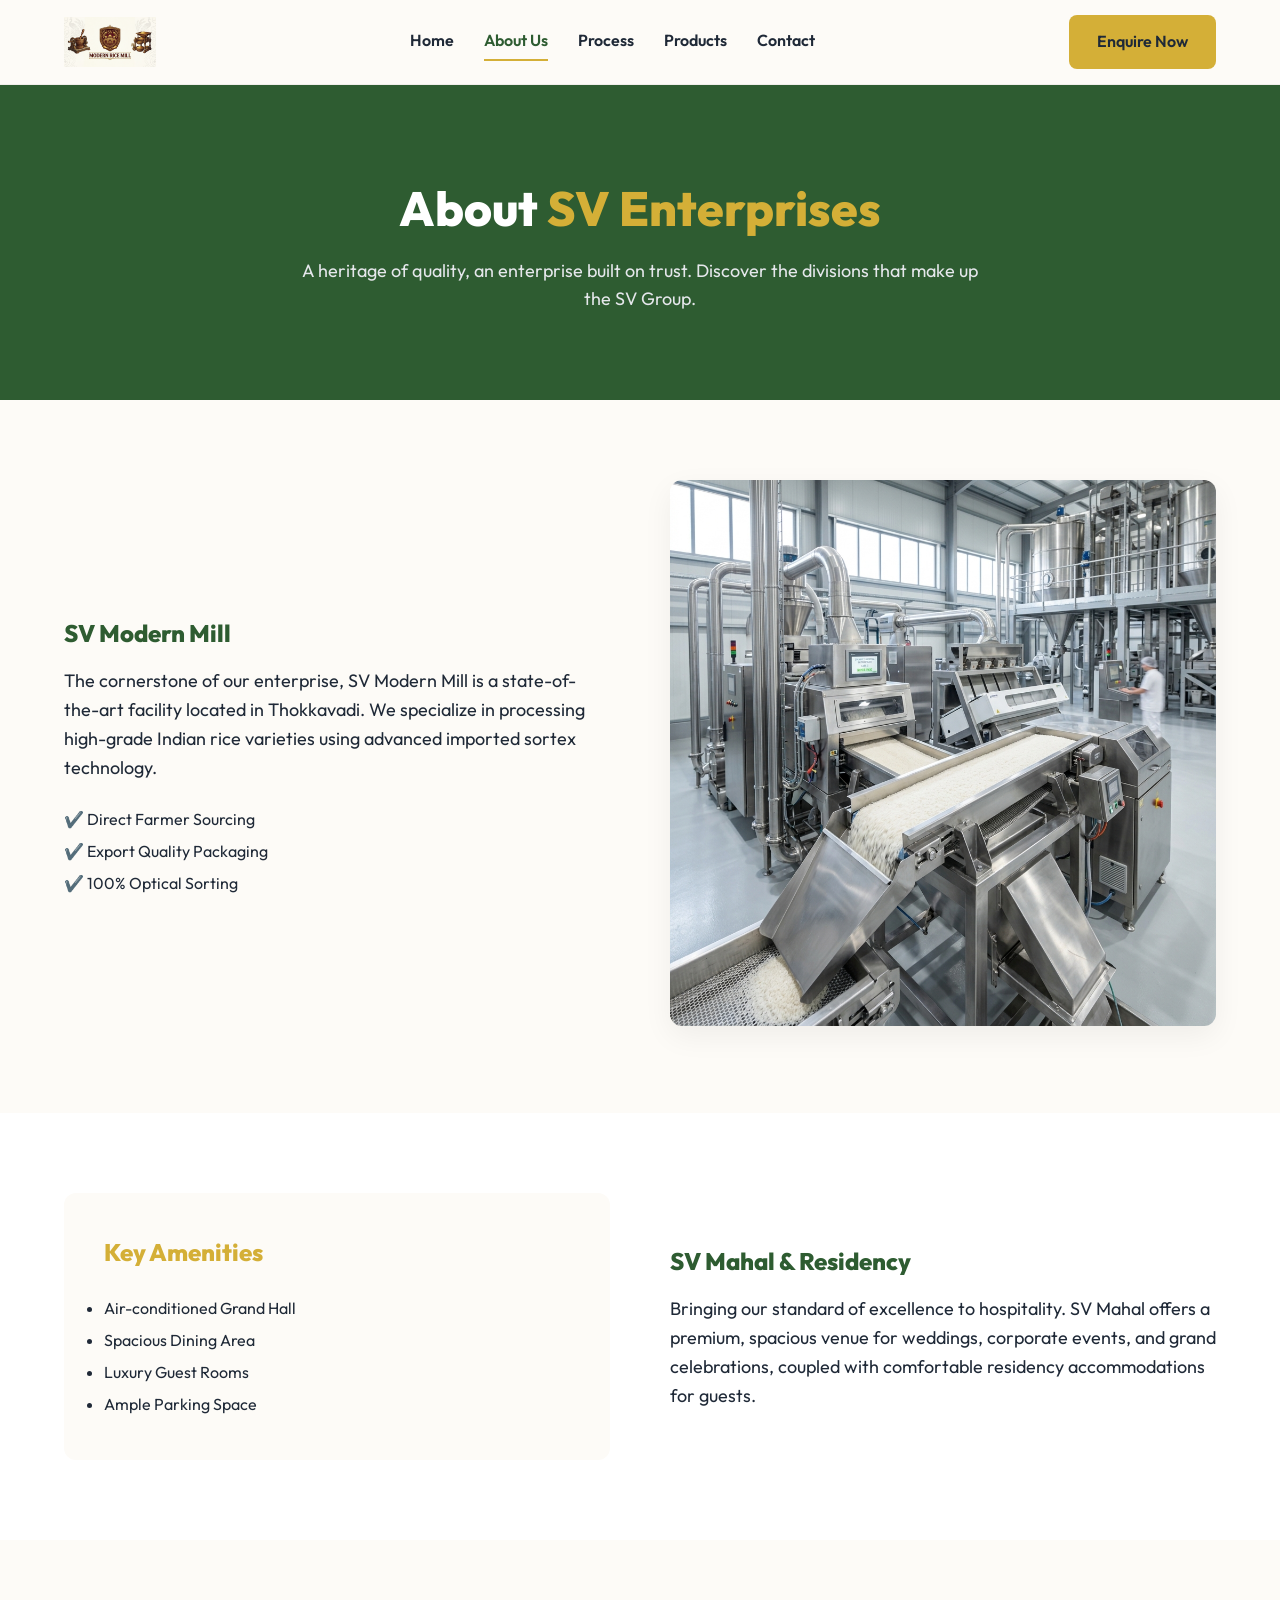
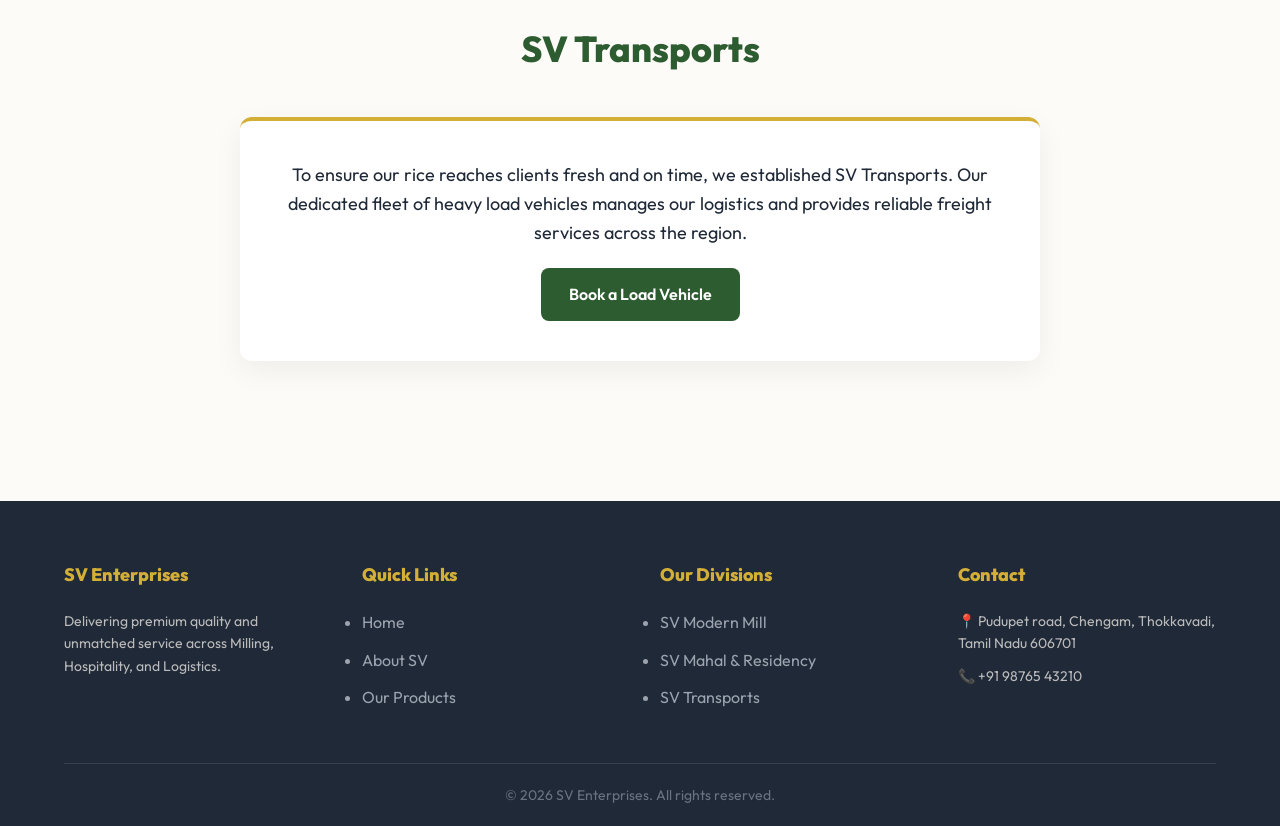
==== about.html @ 2480a5a7 "Add SV-Mill website source code and assets" ====
<!DOCTYPE html>
<html lang="en">
<head>
    <meta charset="UTF-8">
    <meta name="viewport" content="width=device-width, initial-scale=1.0">
    <title>About Us - SV Enterprises</title>
    <link rel="stylesheet" href="style.css">
    <link href="https://fonts.googleapis.com/css2?family=Outfit:wght@300;400;600;800&display=swap" rel="stylesheet">
</head>
<body>
    <header class="navbar">
        <a href="index.html" class="logo"><img src="./images/logo.png" alt="SV Enterprises" class="logo-img"></a>
        <nav class="nav-links">
            <a href="index.html">Home</a><a href="about.html">About Us</a><a href="process.html">Process</a><a href="products.html">Products</a><a href="contact.html">Contact</a>
        </nav>
        <div class="nav-actions"><a href="contact.html" class="btn btn-secondary">Enquire Now</a></div>
    </header>

    <section class="page-hero">
        <h1 class="animate-on-scroll">About <span>SV Enterprises</span></h1>
        <p class="animate-on-scroll">A heritage of quality, an enterprise built on trust. Discover the divisions that make up the SV Group.</p>
    </section>

    <section>
        <div class="grid-2">
            <div class="animate-on-scroll">
                <h2>SV Modern Mill</h2>
                <p style="font-size: 18px; margin-top: 15px; margin-bottom: 20px;">The cornerstone of our enterprise, SV Modern Mill is a state-of-the-art facility located in Thokkavadi. We specialize in processing high-grade Indian rice varieties using advanced imported sortex technology.</p>
                <ul style="list-style: none; line-height: 2;">
                    <li>✔️ Direct Farmer Sourcing</li>
                    <li>✔️ Export Quality Packaging</li>
                    <li>✔️ 100% Optical Sorting</li>
                </ul>
            </div>
            <div class="animate-on-scroll">
                <img src="./images/about-us.jpg" style="width: 100%; border-radius: var(--border-radius); box-shadow: var(--shadow);" alt="Rice Mill">
            </div>
        </div>
    </section>

    <section style="background: var(--white);">
        <div class="grid-2" style="direction: rtl;">
            <div class="animate-on-scroll" style="direction: ltr;">
                <h2>SV Mahal & Residency</h2>
                <p style="font-size: 18px; margin-top: 15px;">Bringing our standard of excellence to hospitality. SV Mahal offers a premium, spacious venue for weddings, corporate events, and grand celebrations, coupled with comfortable residency accommodations for guests.</p>
            </div>
            <div class="animate-on-scroll" style="direction: ltr; padding: 40px; background: var(--bg-color); border-radius: var(--border-radius);">
                <h3 style="color: var(--secondary-color); font-size: 24px;">Key Amenities</h3>
                <ul style="margin-top: 20px; line-height: 2;">
                    <li>Air-conditioned Grand Hall</li>
                    <li>Spacious Dining Area</li>
                    <li>Luxury Guest Rooms</li>
                    <li>Ample Parking Space</li>
                </ul>
            </div>
        </div>
    </section>

    <section>
        <div class="section-header center animate-on-scroll">
            <h2>SV Transports</h2>
        </div>
        <div class="card-featured animate-on-scroll" style="max-width: 800px; margin: 0 auto; text-align: center;">
            <p style="font-size: 18px; margin-bottom: 20px;">To ensure our rice reaches clients fresh and on time, we established SV Transports. Our dedicated fleet of heavy load vehicles manages our logistics and provides reliable freight services across the region.</p>
            <a href="contact.html" class="btn btn-primary">Book a Load Vehicle</a>
        </div>
    </section>

    <footer>
        <div class="footer-container">
            <div>
                <h3>SV Enterprises</h3>
                <p style="color: #bbb; font-size: 14px;">Delivering premium quality and unmatched service across Milling, Hospitality, and Logistics.</p>
            </div>
            <div class="footer-links">
                <h3>Quick Links</h3>
                <ul><li><a href="index.html">Home</a></li><li><a href="about.html">About SV</a></li><li><a href="products.html">Our Products</a></li></ul>
            </div>
            <div class="footer-links">
                <h3>Our Divisions</h3>
                <ul><li>SV Modern Mill</li><li>SV Mahal & Residency</li><li>SV Transports</li></ul>
            </div>
            <div>
                <h3>Contact</h3>
                <p style="color: #bbb; font-size: 14px; margin-bottom: 10px;">📍 Pudupet road, Chengam, Thokkavadi, Tamil Nadu 606701</p>
                <p style="color: #bbb; font-size: 14px;">📞 +91 98765 43210</p>
            </div>
        </div>
        <div class="footer-bottom"><p>&copy; 2026 SV Enterprises. All rights reserved.</p></div>
    </footer>
    <script src="main.js"></script>
</body>
</html>
---- style.css ----
:root {
    --primary-color: #2E5C31; /* Earthy Green */
    --primary-hover: #1A3C1C;
    --secondary-color: #D4AF37; /* Gold */
    --bg-color: #FDFBF7; /* Warm White */
    --text-dark: #1F2937;
    --text-muted: #6B7280;
    --white: #FFFFFF;
    --border-color: #E5E7EB;
    --shadow: 0 10px 30px rgba(0,0,0,0.06);
    --border-radius: 12px;
    --transition: all 0.3s ease;
}

* { margin: 0; padding: 0; box-sizing: border-box; }
body { font-family: 'Outfit', sans-serif; background-color: var(--bg-color); color: var(--text-dark); line-height: 1.6; overflow-x: hidden; }
h1, h2, h3 { font-weight: 800; color: var(--primary-color); }
a { text-decoration: none; color: inherit; transition: var(--transition); }

/* Buttons */
.btn {
    padding: 14px 28px;
    border-radius: 8px;
    font-weight: 600;
    cursor: pointer;
    border: none;
    transition: var(--transition);
    display: inline-flex;
    align-items: center;
    justify-content: center;
    gap: 8px;
    position: relative;
    overflow: hidden;
}
.btn::after {
    content: ''; position: absolute; top: 50%; left: 50%; width: 0; height: 0;
    background: rgba(255, 255, 255, 0.2); border-radius: 50%; transform: translate(-50%, -50%);
    transition: width 0.6s ease, height 0.6s ease;
}
.btn:hover::after { width: 300px; height: 300px; }
.btn-primary { background: var(--primary-color); color: var(--white); }
.btn-primary:hover { background: var(--primary-hover); transform: translateY(-2px); }
.btn-secondary { background: var(--secondary-color); color: var(--text-dark); }
.btn-whatsapp { background: #25D366; color: white; width: 100%; }
.btn-whatsapp:hover { background: #128C7E; }

/* Navbar - Glassmorphism */
.navbar {
    display: flex; justify-content: space-between; align-items: center;
    padding: 15px 5%; position: sticky; top: 0; z-index: 100;
    background: rgba(253, 251, 247, 0.85);
    backdrop-filter: blur(10px); -webkit-backdrop-filter: blur(10px);
    border-bottom: 1px solid rgba(0,0,0,0.05);
}
.logo { display: flex; align-items: center; font-size: 24px; font-weight: 800; color: var(--primary-color); }
.logo-img { height: 50px; width: auto; object-fit: contain; }
.nav-links { display: flex; gap: 30px; }
.nav-links a { font-weight: 600; color: var(--text-dark); padding: 5px 0; }
.nav-links a:hover, .nav-links a.active { color: var(--primary-color); border-bottom: 2px solid var(--secondary-color); }

/* Common Layouts */
section { padding: 80px 5%; }
.section-header { display: flex; justify-content: space-between; align-items: center; margin-bottom: 40px; }
.section-header.center { justify-content: center; text-align: center; }
.section-header h2 { font-size: 36px; }

/* Hero */
.hero { display: flex; align-items: center; min-height: 85vh; background: linear-gradient(135deg, #f0f7f1 0%, #ffffff 100%); position: relative; }
.hero-content { flex: 1; max-width: 600px; z-index: 2; }
.hero h1 { font-size: 64px; line-height: 1.1; margin: 20px 0; color: var(--text-dark); }
.hero h1 span { color: var(--primary-color); }
.hero-stats { display: flex; gap: 40px; margin: 40px 0; }
.hero-image { flex: 1; position: relative; display: flex; justify-content: center; z-index: 1; }
.hero-image img { max-width: 100%; border-radius: var(--border-radius); box-shadow: var(--shadow); }

/* Subpage Hero */
.page-hero {
    min-height: 35vh;
    display: flex;
    flex-direction: column;
    justify-content: center;
    align-items: center;
    text-align: center;
    background: var(--primary-color);
    color: var(--white);
    padding: 60px 5%;
}
.page-hero h1 { font-size: 48px; color: var(--white); margin-bottom: 10px; }
.page-hero h1 span { color: var(--secondary-color); }
.page-hero p { font-size: 18px; max-width: 700px; margin: 0 auto; color: #e5e7eb; line-height: 1.6; }

/* Product Grid & Filters */
.filters { display: flex; gap: 15px; margin-bottom: 30px; justify-content: center; flex-wrap: wrap; }
.filter-btn { padding: 8px 20px; border-radius: 20px; border: 1px solid var(--border-color); background: var(--white); cursor: pointer; transition: var(--transition); font-weight: 600; }
.filter-btn:hover, .filter-btn.active { background: var(--primary-color); color: var(--white); border-color: var(--primary-color); }

.product-grid { display: grid; grid-template-columns: repeat(auto-fill, minmax(280px, 1fr)); gap: 30px; }
.product-card { background: var(--white); border-radius: var(--border-radius); padding: 20px; box-shadow: var(--shadow); border: 1px solid var(--border-color); transition: var(--transition); }
.product-card:hover { transform: translateY(-8px); box-shadow: 0 20px 40px rgba(0,0,0,0.08); border-color: var(--secondary-color); }
.product-img { width: 100%; height: 250px; object-fit: cover; border-radius: 8px; margin-bottom: 20px; background: #f4f4f4; }
.product-category { font-size: 12px; color: var(--secondary-color); text-transform: uppercase; font-weight: 800; letter-spacing: 1px; }
.product-title { font-size: 18px; margin: 8px 0; color: var(--text-dark); }
.product-price { font-size: 22px; font-weight: 800; color: var(--primary-color); margin-bottom: 20px; }

/* Marquee */
.marquee-container {
    background: var(--secondary-color);
    color: var(--text-dark);
    padding: 10px 0;
    overflow: hidden;
    white-space: nowrap;
    font-weight: 600;
}
.marquee-content {
    display: inline-block;
    animation: marquee 20s linear infinite;
}
@keyframes marquee {
    0% { transform: translateX(100vw); }
    100% { transform: translateX(-100%); }
}

/* Interactive Grid */
.interactive-grid {
    display: grid;
    grid-template-columns: repeat(auto-fit, minmax(250px, 1fr));
    gap: 30px;
}
.feature-box {
    background: var(--white);
    padding: 40px 20px;
    border-radius: var(--border-radius);
    text-align: center;
    box-shadow: var(--shadow);
    border-bottom: 4px solid transparent;
    transition: all 0.4s ease;
    cursor: default;
}
.feature-box:hover {
    transform: translateY(-10px);
    border-bottom: 4px solid var(--primary-color);
    box-shadow: 0 20px 40px rgba(0,0,0,0.1);
}
.feature-box .icon {
    font-size: 50px;
    margin-bottom: 20px;
    transition: transform 0.4s ease;
}
.feature-box:hover .icon {
    transform: scale(1.2) rotate(5deg);
}

/* Magazine/Grid Layouts */
.grid-2 { display: grid; grid-template-columns: 1fr 1fr; gap: 60px; align-items: center; }
.card-featured { background: var(--white); padding: 40px; border-radius: var(--border-radius); box-shadow: var(--shadow); border-top: 4px solid var(--secondary-color); }

/* Process Timeline */
.timeline { position: relative; max-width: 800px; margin: 0 auto; }
.timeline::after { content: ''; position: absolute; width: 4px; background: var(--border-color); top: 0; bottom: 0; left: 50%; margin-left: -2px; }
.timeline-item { padding: 10px 40px; position: relative; width: 50%; }
.timeline-item::after { content: ''; position: absolute; width: 20px; height: 20px; background: var(--secondary-color); border: 4px solid var(--white); border-radius: 50%; top: 15px; right: -14px; z-index: 1; }
.left { left: 0; text-align: right; }
.right { left: 50%; }
.right::after { left: -14px; }
.timeline-content { padding: 20px; background: var(--white); border-radius: var(--border-radius); box-shadow: var(--shadow); border-left: 4px solid var(--primary-color); }

/* Forms & Contact */
.contact-container { display: grid; grid-template-columns: 1fr 1.5fr; gap: 60px; }
.form-control { width: 100%; padding: 15px; margin-bottom: 20px; border: 1px solid var(--border-color); border-radius: 8px; font-family: inherit; font-size: 16px; background: var(--bg-color); }
.form-control:focus { outline: none; border-color: var(--primary-color); background: var(--white); }

/* Footer */
footer { background: #1F2937; color: white; padding: 60px 5% 20px; margin-top: 60px; }
.footer-container { display: grid; grid-template-columns: repeat(auto-fit, minmax(220px, 1fr)); gap: 40px; margin-bottom: 40px; }
.footer-container h3 { color: var(--secondary-color); font-size: 18px; margin-bottom: 20px; }
.footer-links li { margin-bottom: 12px; color: #9CA3AF; }
.footer-links a:hover { color: var(--secondary-color); padding-left: 5px; }
.footer-bottom { text-align: center; border-top: 1px solid #374151; padding-top: 20px; color: #6B7280; font-size: 14px; }

/* Utilities */
.animate-on-scroll { opacity: 0; transform: translateY(30px); transition: opacity 0.8s ease-out, transform 0.8s ease-out; }
.animate-on-scroll.visible { opacity: 1; transform: translateY(0); }

@media (max-width: 768px) {
    .grid-2, .contact-container, .hero { grid-template-columns: 1fr; flex-direction: column; }
    .timeline::after { left: 31px; }
    .timeline-item { width: 100%; padding-left: 70px; padding-right: 25px; text-align: left; }
    .left::after, .right::after { left: 21px; }
    .right { left: 0; }
}
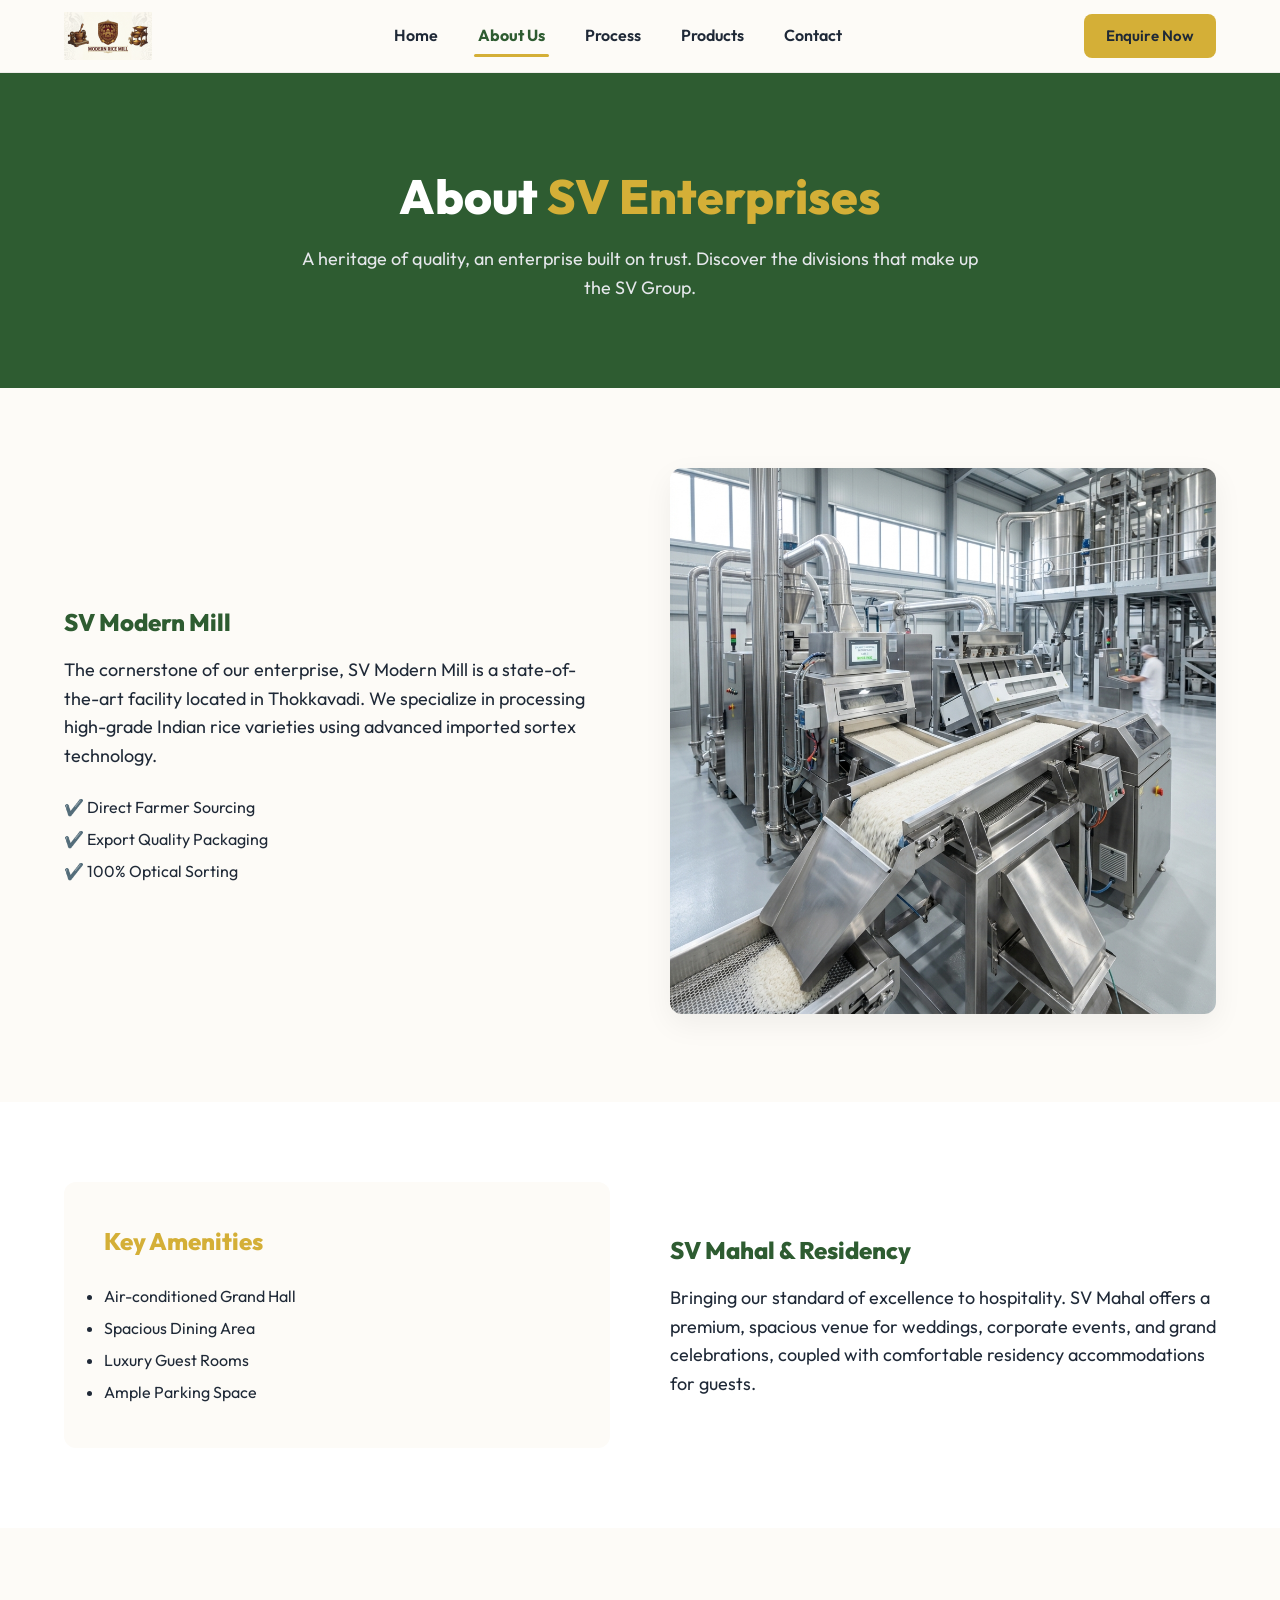
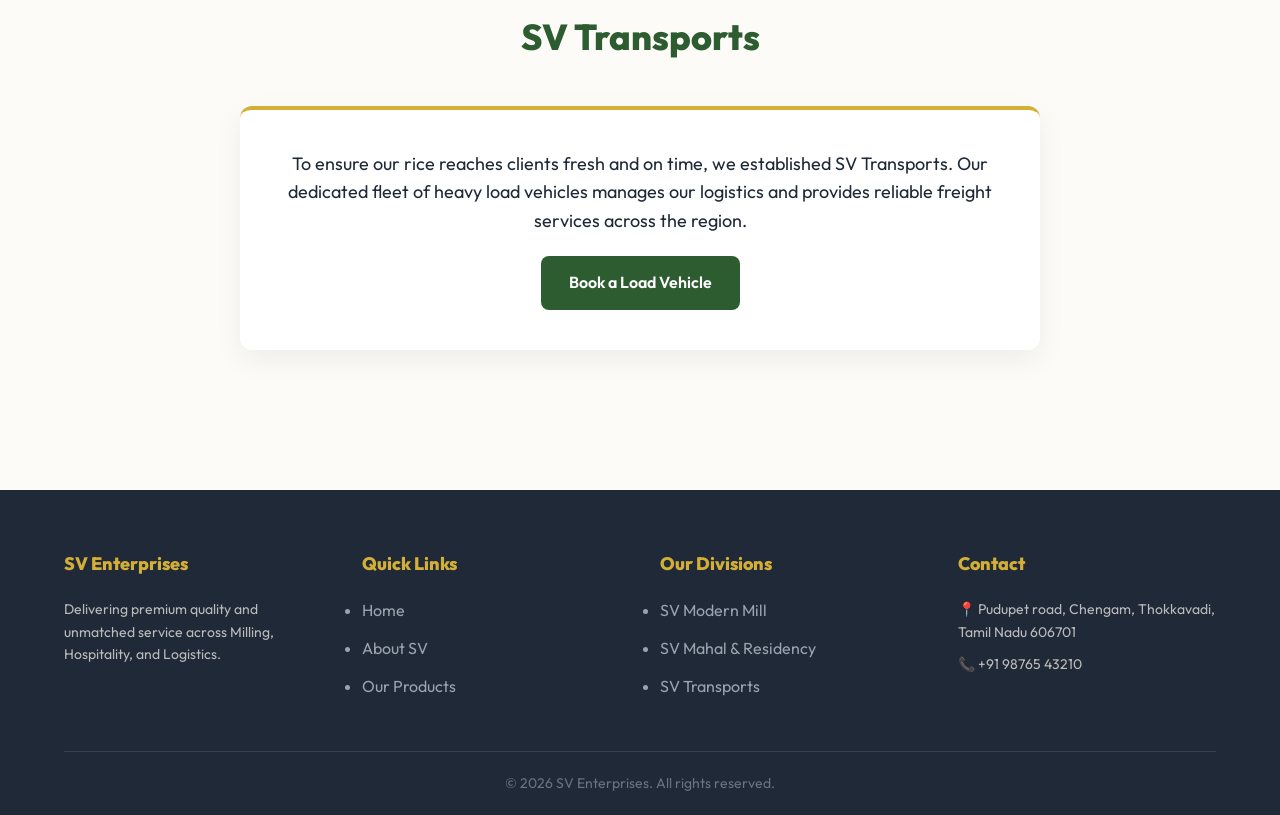
==== commit 8c11ed01: "Make navigation bar fully responsive from mobile to desktop" ====
--- a/about.html
+++ b/about.html
@@ -8,12 +8,48 @@
     <link href="https://fonts.googleapis.com/css2?family=Outfit:wght@300;400;600;800&display=swap" rel="stylesheet">
 </head>
 <body>
-    <header class="navbar">
-        <a href="index.html" class="logo"><img src="./images/logo.png" alt="SV Enterprises" class="logo-img"></a>
-        <nav class="nav-links">
-            <a href="index.html">Home</a><a href="about.html">About Us</a><a href="process.html">Process</a><a href="products.html">Products</a><a href="contact.html">Contact</a>
-        </nav>
-        <div class="nav-actions"><a href="contact.html" class="btn btn-secondary">Enquire Now</a></div>
+    <header class="navbar" id="site-navbar">
+        <div class="nav-container">
+            <a href="index.html" class="logo" aria-label="SV Enterprises Home">
+                <img src="./images/logo.png" alt="SV Enterprises" class="logo-img">
+            </a>
+
+            <div class="nav-menu-wrapper" id="nav-menu-wrapper">
+                <div class="nav-menu-header">
+                    <div class="nav-drawer-brand">
+                        <img src="./images/logo.png" alt="SV Enterprises" class="drawer-logo-img">
+                        <span class="drawer-brand-title">SV Enterprises</span>
+                    </div>
+                    <button class="menu-close-btn" id="menu-close-btn" aria-label="Close navigation menu">&times;</button>
+                </div>
+                <nav class="nav-links" id="primary-navigation" aria-label="Primary Navigation">
+                    <a href="index.html">Home</a>
+                    <a href="about.html">About Us</a>
+                    <a href="process.html">Process</a>
+                    <a href="products.html">Products</a>
+                    <a href="contact.html">Contact</a>
+                </nav>
+                <div class="nav-mobile-footer">
+                    <div class="nav-mobile-contact">
+                        <a href="tel:+919876543210" class="mobile-contact-link">
+                            <span>📞</span> +91 98765 43210
+                        </a>
+                        <p class="mobile-contact-loc">📍 Thokkavadi, Tamil Nadu</p>
+                    </div>
+                    <a href="contact.html" class="btn btn-secondary mobile-cta-btn">Enquire Now</a>
+                </div>
+            </div>
+
+            <div class="nav-actions">
+                <a href="contact.html" class="btn btn-secondary nav-btn-desktop">Enquire Now</a>
+                <button class="menu-toggle" id="menu-toggle" aria-label="Toggle navigation menu" aria-expanded="false" aria-controls="nav-menu-wrapper">
+                    <span class="hamburger-line"></span>
+                    <span class="hamburger-line"></span>
+                    <span class="hamburger-line"></span>
+                </button>
+            </div>
+        </div>
+        <div class="nav-backdrop" id="nav-backdrop" aria-hidden="true"></div>
     </header>
 
     <section class="page-hero">
--- a/style.css
+++ b/style.css
@@ -44,19 +44,395 @@
 .btn-whatsapp { background: #25D366; color: white; width: 100%; }
 .btn-whatsapp:hover { background: #128C7E; }
 
-/* Navbar - Glassmorphism */
+/* Navbar & Navigation (Responsive Mobile to Desktop) */
 .navbar {
-    display: flex; justify-content: space-between; align-items: center;
-    padding: 15px 5%; position: sticky; top: 0; z-index: 100;
-    background: rgba(253, 251, 247, 0.85);
-    backdrop-filter: blur(10px); -webkit-backdrop-filter: blur(10px);
-    border-bottom: 1px solid rgba(0,0,0,0.05);
-}
-.logo { display: flex; align-items: center; font-size: 24px; font-weight: 800; color: var(--primary-color); }
-.logo-img { height: 50px; width: auto; object-fit: contain; }
-.nav-links { display: flex; gap: 30px; }
-.nav-links a { font-weight: 600; color: var(--text-dark); padding: 5px 0; }
-.nav-links a:hover, .nav-links a.active { color: var(--primary-color); border-bottom: 2px solid var(--secondary-color); }
+    position: sticky;
+    top: 0;
+    left: 0;
+    right: 0;
+    z-index: 1000;
+    background: rgba(253, 251, 247, 0.92);
+    backdrop-filter: blur(14px);
+    -webkit-backdrop-filter: blur(14px);
+    border-bottom: 1px solid rgba(0, 0, 0, 0.06);
+    transition: background 0.3s ease, box-shadow 0.3s ease, padding 0.3s ease;
+}
+
+.navbar.scrolled {
+    background: rgba(253, 251, 247, 0.98);
+    box-shadow: 0 4px 24px rgba(0, 0, 0, 0.08);
+}
+
+.nav-container {
+    max-width: 1280px;
+    margin: 0 auto;
+    padding: 12px 5%;
+    display: flex;
+    justify-content: space-between;
+    align-items: center;
+    gap: 20px;
+}
+
+/* Brand Logo */
+.logo {
+    display: inline-flex;
+    align-items: center;
+    text-decoration: none;
+    flex-shrink: 0;
+}
+
+.logo-img {
+    height: 48px;
+    width: auto;
+    object-fit: contain;
+    transition: transform 0.25s ease;
+}
+
+.logo:hover .logo-img {
+    transform: scale(1.03);
+}
+
+/* Desktop Navigation Menu */
+.nav-menu-wrapper {
+    display: flex;
+    align-items: center;
+}
+
+.nav-links {
+    display: flex;
+    align-items: center;
+    gap: clamp(16px, 2.5vw, 32px);
+    list-style: none;
+    margin: 0;
+    padding: 0;
+}
+
+.nav-links a {
+    position: relative;
+    font-weight: 600;
+    font-size: 16px;
+    color: var(--text-dark);
+    padding: 8px 4px;
+    text-decoration: none;
+    transition: color 0.25s ease;
+}
+
+.nav-links a::after {
+    content: '';
+    position: absolute;
+    bottom: 0;
+    left: 0;
+    width: 100%;
+    height: 2.5px;
+    background: var(--secondary-color);
+    border-radius: 2px;
+    transform: scaleX(0);
+    transform-origin: right;
+    transition: transform 0.28s cubic-bezier(0.65, 0, 0.35, 1);
+}
+
+.nav-links a:hover {
+    color: var(--primary-color);
+}
+
+.nav-links a:hover::after,
+.nav-links a.active::after {
+    transform: scaleX(1);
+    transform-origin: left;
+}
+
+.nav-links a.active {
+    color: var(--primary-color);
+    font-weight: 700;
+}
+
+/* Nav Actions & Buttons */
+.nav-actions {
+    display: flex;
+    align-items: center;
+    gap: 12px;
+}
+
+.nav-btn-desktop {
+    padding: 10px 22px;
+    font-size: 15px;
+}
+
+/* Mobile Drawer specific elements (hidden by default on desktop) */
+.menu-toggle {
+    display: none;
+    flex-direction: column;
+    justify-content: center;
+    align-items: center;
+    gap: 5px;
+    width: 44px;
+    height: 44px;
+    padding: 0;
+    border: 1px solid var(--border-color);
+    border-radius: 8px;
+    background: var(--white);
+    cursor: pointer;
+    transition: background 0.2s ease, border-color 0.2s ease;
+}
+
+.menu-toggle:hover {
+    border-color: var(--primary-color);
+    background: rgba(46, 92, 49, 0.04);
+}
+
+.menu-toggle:focus-visible {
+    outline: 2px solid var(--primary-color);
+    outline-offset: 2px;
+}
+
+.hamburger-line {
+    width: 22px;
+    height: 2px;
+    background-color: var(--text-dark);
+    border-radius: 2px;
+    transition: transform 0.3s cubic-bezier(0.65, 0, 0.35, 1), opacity 0.25s ease, background-color 0.3s ease;
+}
+
+.menu-toggle.is-active .hamburger-line:nth-child(1) {
+    transform: translateY(7px) rotate(45deg);
+    background-color: var(--primary-color);
+}
+
+.menu-toggle.is-active .hamburger-line:nth-child(2) {
+    opacity: 0;
+    transform: translateX(-8px);
+}
+
+.menu-toggle.is-active .hamburger-line:nth-child(3) {
+    transform: translateY(-7px) rotate(-45deg);
+    background-color: var(--primary-color);
+}
+
+.nav-menu-header {
+    display: none;
+}
+
+.nav-mobile-footer {
+    display: none;
+}
+
+.nav-backdrop {
+    display: none;
+}
+
+/* Responsive Drawer Styles for Tablet & Mobile (max-width: 991px) */
+@media (max-width: 991px) {
+    .menu-toggle {
+        display: flex;
+    }
+
+    .nav-btn-desktop {
+        padding: 8px 16px;
+        font-size: 14px;
+    }
+
+    /* Backdrop */
+    .nav-backdrop {
+        display: block;
+        position: fixed;
+        inset: 0;
+        background: rgba(15, 23, 42, 0.5);
+        backdrop-filter: blur(4px);
+        -webkit-backdrop-filter: blur(4px);
+        z-index: 1040;
+        opacity: 0;
+        visibility: hidden;
+        transition: opacity 0.3s ease, visibility 0.3s ease;
+    }
+
+    .nav-backdrop.is-active {
+        opacity: 1;
+        visibility: visible;
+    }
+
+    /* Slide-over Drawer Menu */
+    .nav-menu-wrapper {
+        position: fixed;
+        top: 0;
+        right: -100%;
+        width: min(85vw, 360px);
+        height: 100dvh;
+        height: 100vh;
+        background: #FFFFFF;
+        z-index: 1050;
+        display: flex;
+        flex-direction: column;
+        box-shadow: -10px 0 35px rgba(0, 0, 0, 0.15);
+        transition: right 0.35s cubic-bezier(0.4, 0, 0.2, 1);
+        overflow-y: auto;
+        -webkit-overflow-scrolling: touch;
+    }
+
+    .nav-menu-wrapper.is-open {
+        right: 0;
+    }
+
+    /* Drawer Header */
+    .nav-menu-header {
+        display: flex;
+        align-items: center;
+        justify-content: space-between;
+        padding: 18px 20px;
+        border-bottom: 1px solid var(--border-color);
+        background: #FAF9F6;
+    }
+
+    .nav-drawer-brand {
+        display: flex;
+        align-items: center;
+        gap: 10px;
+    }
+
+    .drawer-logo-img {
+        height: 36px;
+        width: auto;
+        object-fit: contain;
+    }
+
+    .drawer-brand-title {
+        font-size: 16px;
+        font-weight: 800;
+        color: var(--primary-color);
+        letter-spacing: -0.3px;
+    }
+
+    .menu-close-btn {
+        width: 38px;
+        height: 38px;
+        display: flex;
+        align-items: center;
+        justify-content: center;
+        border: 1px solid var(--border-color);
+        border-radius: 8px;
+        background: var(--white);
+        font-size: 26px;
+        line-height: 1;
+        color: var(--text-dark);
+        cursor: pointer;
+        transition: background 0.2s ease, color 0.2s ease;
+    }
+
+    .menu-close-btn:hover {
+        background: rgba(220, 38, 38, 0.08);
+        color: #DC2626;
+        border-color: rgba(220, 38, 38, 0.2);
+    }
+
+    /* Drawer Navigation Links */
+    .nav-links {
+        display: flex;
+        flex-direction: column;
+        align-items: stretch;
+        gap: 6px;
+        padding: 20px 16px;
+        width: 100%;
+    }
+
+    .nav-links a {
+        display: flex;
+        align-items: center;
+        justify-content: space-between;
+        padding: 13px 18px;
+        border-radius: 10px;
+        font-size: 16px;
+        font-weight: 600;
+        color: var(--text-dark);
+        background: transparent;
+        transition: background 0.2s ease, color 0.2s ease, transform 0.2s ease;
+    }
+
+    .nav-links a::after {
+        display: none;
+    }
+
+    .nav-links a:hover {
+        background: rgba(46, 92, 49, 0.07);
+        color: var(--primary-color);
+        transform: translateX(4px);
+    }
+
+    .nav-links a.active {
+        background: rgba(46, 92, 49, 0.1);
+        color: var(--primary-color);
+        font-weight: 700;
+        border-left: 4px solid var(--secondary-color);
+    }
+
+    /* Drawer Mobile Footer */
+    .nav-mobile-footer {
+        display: flex;
+        flex-direction: column;
+        gap: 14px;
+        margin-top: auto;
+        padding: 20px 18px;
+        border-top: 1px solid var(--border-color);
+        background: #FAF9F6;
+    }
+
+    .nav-mobile-contact {
+        display: flex;
+        flex-direction: column;
+        gap: 6px;
+    }
+
+    .mobile-contact-link {
+        display: inline-flex;
+        align-items: center;
+        gap: 8px;
+        font-weight: 600;
+        color: var(--primary-color);
+        font-size: 15px;
+        text-decoration: none;
+    }
+
+    .mobile-contact-link:hover {
+        color: var(--primary-hover);
+        text-decoration: underline;
+    }
+
+    .mobile-contact-loc {
+        font-size: 13px;
+        color: var(--text-muted);
+    }
+
+    .mobile-cta-btn {
+        width: 100%;
+        padding: 13px;
+        font-size: 15px;
+        font-weight: 700;
+        text-align: center;
+    }
+}
+
+/* Extra Small Phones: max-width 576px */
+@media (max-width: 576px) {
+    .nav-container {
+        padding: 10px 4%;
+    }
+
+    .logo-img {
+        height: 40px;
+    }
+
+    .nav-btn-desktop {
+        display: none;
+    }
+
+    .menu-toggle {
+        width: 40px;
+        height: 40px;
+    }
+}
+
+body.nav-open {
+    overflow: hidden;
+    touch-action: none;
+}
 
 /* Common Layouts */
 section { padding: 80px 5%; }
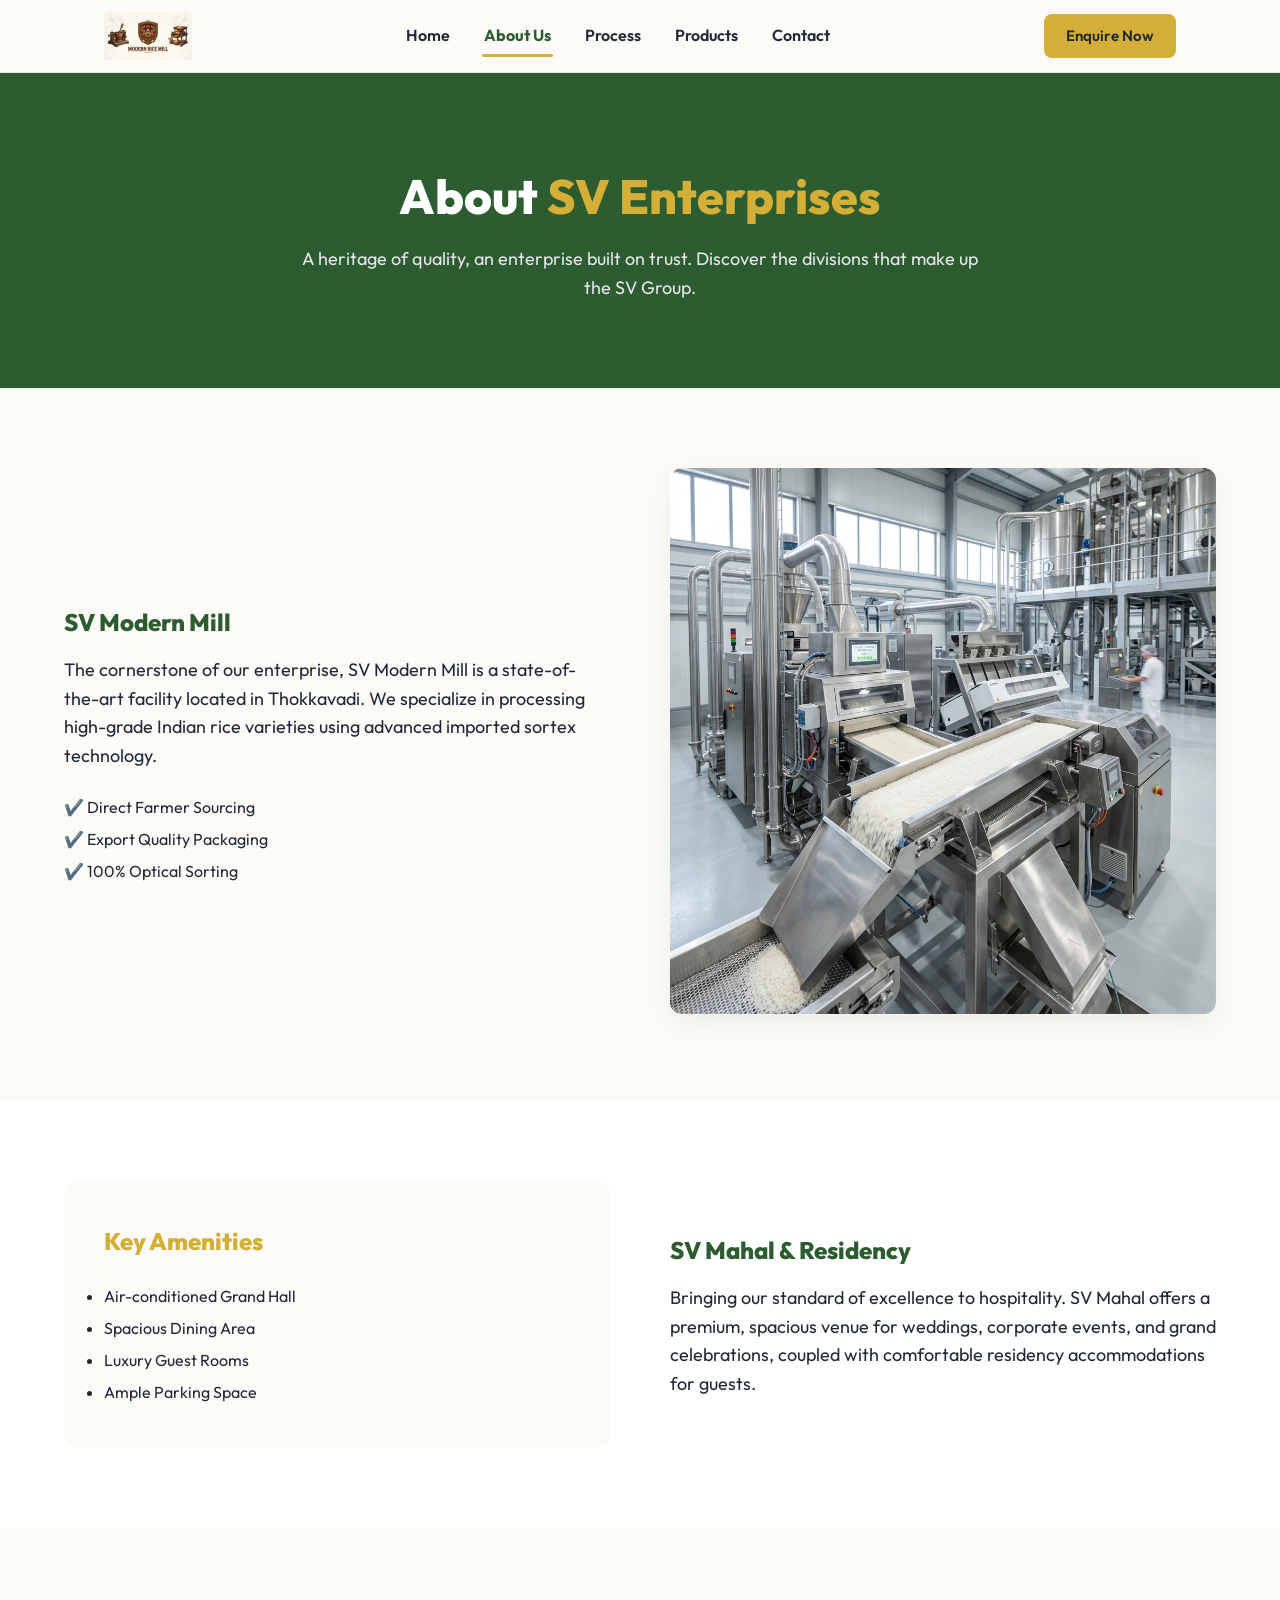
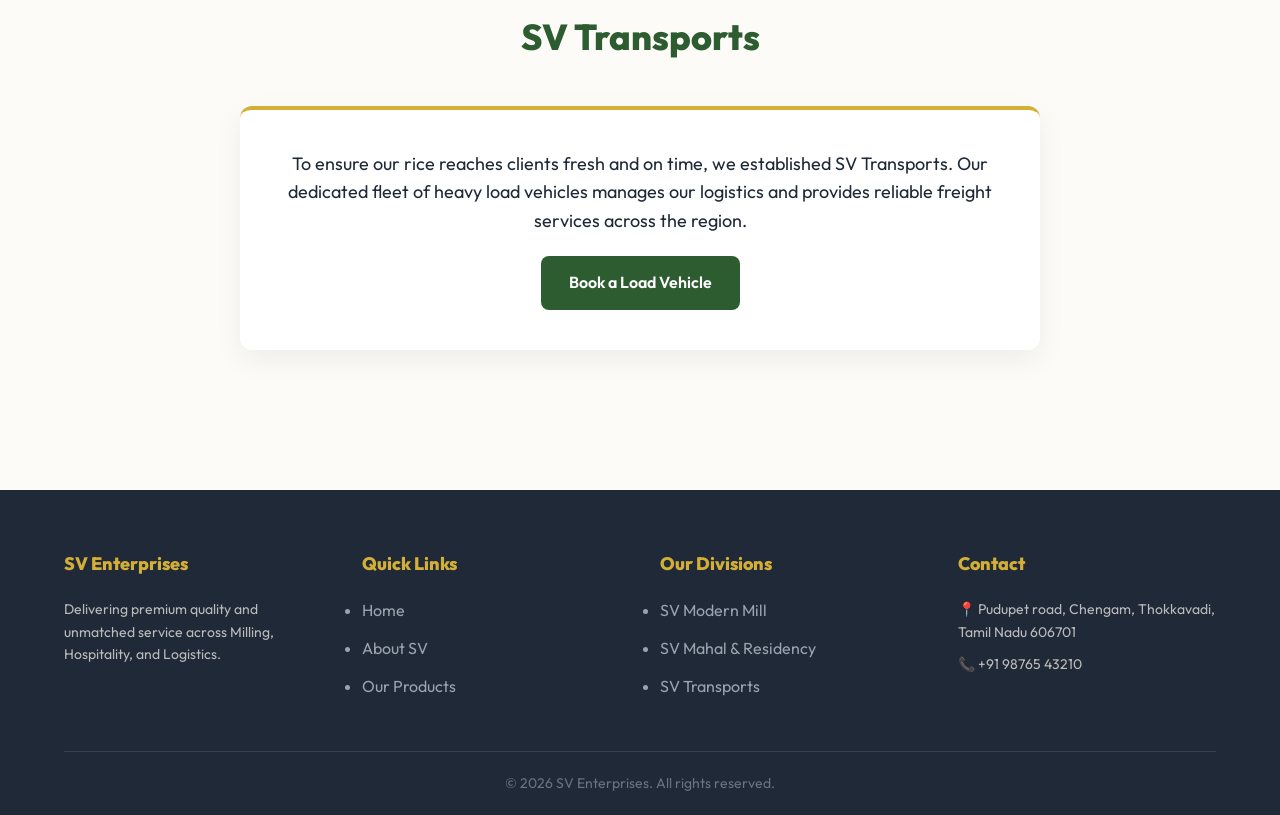
==== commit 6136ae4a: "Fix navbar layout: remove blocking drawer overlays and redundant logo, streamline responsive navigat" ====
--- a/about.html
+++ b/about.html
@@ -4,52 +4,34 @@
     <meta charset="UTF-8">
     <meta name="viewport" content="width=device-width, initial-scale=1.0">
     <title>About Us - SV Enterprises</title>
-    <link rel="stylesheet" href="style.css">
+    <link rel="stylesheet" href="style.css?v=2">
     <link href="https://fonts.googleapis.com/css2?family=Outfit:wght@300;400;600;800&display=swap" rel="stylesheet">
 </head>
 <body>
     <header class="navbar" id="site-navbar">
         <div class="nav-container">
             <a href="index.html" class="logo" aria-label="SV Enterprises Home">
-                <img src="./images/logo.png" alt="SV Enterprises" class="logo-img">
+                <img src="./images/logo.png" alt="SV Enterprises" class="logo-img" width="140" height="48">
             </a>
 
-            <div class="nav-menu-wrapper" id="nav-menu-wrapper">
-                <div class="nav-menu-header">
-                    <div class="nav-drawer-brand">
-                        <img src="./images/logo.png" alt="SV Enterprises" class="drawer-logo-img">
-                        <span class="drawer-brand-title">SV Enterprises</span>
-                    </div>
-                    <button class="menu-close-btn" id="menu-close-btn" aria-label="Close navigation menu">&times;</button>
-                </div>
-                <nav class="nav-links" id="primary-navigation" aria-label="Primary Navigation">
-                    <a href="index.html">Home</a>
-                    <a href="about.html">About Us</a>
-                    <a href="process.html">Process</a>
-                    <a href="products.html">Products</a>
-                    <a href="contact.html">Contact</a>
-                </nav>
-                <div class="nav-mobile-footer">
-                    <div class="nav-mobile-contact">
-                        <a href="tel:+919876543210" class="mobile-contact-link">
-                            <span>📞</span> +91 98765 43210
-                        </a>
-                        <p class="mobile-contact-loc">📍 Thokkavadi, Tamil Nadu</p>
-                    </div>
-                    <a href="contact.html" class="btn btn-secondary mobile-cta-btn">Enquire Now</a>
-                </div>
-            </div>
+            <nav class="nav-links" id="nav-links">
+                <a href="index.html">Home</a>
+                <a href="about.html">About Us</a>
+                <a href="process.html">Process</a>
+                <a href="products.html">Products</a>
+                <a href="contact.html">Contact</a>
+                <a href="contact.html" class="btn btn-secondary nav-cta-mobile">Enquire Now</a>
+            </nav>
 
             <div class="nav-actions">
-                <a href="contact.html" class="btn btn-secondary nav-btn-desktop">Enquire Now</a>
-                <button class="menu-toggle" id="menu-toggle" aria-label="Toggle navigation menu" aria-expanded="false" aria-controls="nav-menu-wrapper">
-                    <span class="hamburger-line"></span>
-                    <span class="hamburger-line"></span>
-                    <span class="hamburger-line"></span>
+                <a href="contact.html" class="btn btn-secondary nav-cta-desktop">Enquire Now</a>
+                <button class="menu-toggle" id="menu-toggle" aria-label="Toggle navigation menu" aria-expanded="false" aria-controls="nav-links">
+                    <span class="bar"></span>
+                    <span class="bar"></span>
+                    <span class="bar"></span>
                 </button>
             </div>
         </div>
-        <div class="nav-backdrop" id="nav-backdrop" aria-hidden="true"></div>
     </header>
 
     <section class="page-hero">
@@ -124,6 +106,6 @@
         </div>
         <div class="footer-bottom"><p>&copy; 2026 SV Enterprises. All rights reserved.</p></div>
     </footer>
-    <script src="main.js"></script>
+    <script src="main.js?v=2"></script>
 </body>
 </html>
--- a/style.css
+++ b/style.css
@@ -44,36 +44,38 @@
 .btn-whatsapp { background: #25D366; color: white; width: 100%; }
 .btn-whatsapp:hover { background: #128C7E; }
 
-/* Navbar & Navigation (Responsive Mobile to Desktop) */
+/* ==========================================================================
+   Navbar & Navigation (Clean, Responsive, Non-Blocking)
+   ========================================================================== */
 .navbar {
     position: sticky;
     top: 0;
     left: 0;
-    right: 0;
+    width: 100%;
     z-index: 1000;
-    background: rgba(253, 251, 247, 0.92);
-    backdrop-filter: blur(14px);
-    -webkit-backdrop-filter: blur(14px);
-    border-bottom: 1px solid rgba(0, 0, 0, 0.06);
-    transition: background 0.3s ease, box-shadow 0.3s ease, padding 0.3s ease;
+    background: rgba(253, 251, 247, 0.96);
+    backdrop-filter: blur(10px);
+    -webkit-backdrop-filter: blur(10px);
+    border-bottom: 1px solid rgba(0, 0, 0, 0.08);
+    transition: background 0.3s ease, box-shadow 0.3s ease;
 }
 
 .navbar.scrolled {
     background: rgba(253, 251, 247, 0.98);
-    box-shadow: 0 4px 24px rgba(0, 0, 0, 0.08);
+    box-shadow: 0 4px 20px rgba(0, 0, 0, 0.08);
 }
 
 .nav-container {
-    max-width: 1280px;
+    max-width: 1200px;
     margin: 0 auto;
     padding: 12px 5%;
     display: flex;
     justify-content: space-between;
     align-items: center;
-    gap: 20px;
-}
-
-/* Brand Logo */
+    position: relative;
+}
+
+/* Logo */
 .logo {
     display: inline-flex;
     align-items: center;
@@ -83,25 +85,23 @@
 
 .logo-img {
     height: 48px;
+    max-height: 48px;
     width: auto;
+    max-width: 160px;
     object-fit: contain;
-    transition: transform 0.25s ease;
+    display: block;
+    transition: transform 0.2s ease;
 }
 
 .logo:hover .logo-img {
-    transform: scale(1.03);
-}
-
-/* Desktop Navigation Menu */
-.nav-menu-wrapper {
-    display: flex;
-    align-items: center;
-}
-
+    transform: scale(1.02);
+}
+
+/* Nav Links (Desktop) */
 .nav-links {
     display: flex;
     align-items: center;
-    gap: clamp(16px, 2.5vw, 32px);
+    gap: 30px;
     list-style: none;
     margin: 0;
     padding: 0;
@@ -112,15 +112,15 @@
     font-weight: 600;
     font-size: 16px;
     color: var(--text-dark);
-    padding: 8px 4px;
+    padding: 6px 2px;
     text-decoration: none;
-    transition: color 0.25s ease;
+    transition: color 0.2s ease;
 }
 
 .nav-links a::after {
     content: '';
     position: absolute;
-    bottom: 0;
+    bottom: -2px;
     left: 0;
     width: 100%;
     height: 2.5px;
@@ -128,7 +128,7 @@
     border-radius: 2px;
     transform: scaleX(0);
     transform-origin: right;
-    transition: transform 0.28s cubic-bezier(0.65, 0, 0.35, 1);
+    transition: transform 0.25s ease;
 }
 
 .nav-links a:hover {
@@ -146,38 +146,41 @@
     font-weight: 700;
 }
 
-/* Nav Actions & Buttons */
+/* Desktop & Mobile Actions */
 .nav-actions {
     display: flex;
     align-items: center;
     gap: 12px;
 }
 
-.nav-btn-desktop {
+.nav-cta-desktop {
     padding: 10px 22px;
     font-size: 15px;
 }
 
-/* Mobile Drawer specific elements (hidden by default on desktop) */
+.nav-cta-mobile {
+    display: none;
+}
+
+/* Hamburger Toggle Button */
 .menu-toggle {
     display: none;
     flex-direction: column;
     justify-content: center;
     align-items: center;
     gap: 5px;
-    width: 44px;
-    height: 44px;
-    padding: 0;
+    width: 42px;
+    height: 42px;
+    padding: 8px;
+    background: var(--white);
     border: 1px solid var(--border-color);
     border-radius: 8px;
-    background: var(--white);
     cursor: pointer;
     transition: background 0.2s ease, border-color 0.2s ease;
 }
 
 .menu-toggle:hover {
     border-color: var(--primary-color);
-    background: rgba(46, 92, 49, 0.04);
 }
 
 .menu-toggle:focus-visible {
@@ -185,165 +188,81 @@
     outline-offset: 2px;
 }
 
-.hamburger-line {
+.menu-toggle .bar {
     width: 22px;
     height: 2px;
     background-color: var(--text-dark);
     border-radius: 2px;
-    transition: transform 0.3s cubic-bezier(0.65, 0, 0.35, 1), opacity 0.25s ease, background-color 0.3s ease;
-}
-
-.menu-toggle.is-active .hamburger-line:nth-child(1) {
+    transition: transform 0.3s ease, opacity 0.2s ease, background-color 0.3s ease;
+}
+
+.menu-toggle.is-active .bar:nth-child(1) {
     transform: translateY(7px) rotate(45deg);
     background-color: var(--primary-color);
 }
 
-.menu-toggle.is-active .hamburger-line:nth-child(2) {
+.menu-toggle.is-active .bar:nth-child(2) {
     opacity: 0;
-    transform: translateX(-8px);
-}
-
-.menu-toggle.is-active .hamburger-line:nth-child(3) {
+}
+
+.menu-toggle.is-active .bar:nth-child(3) {
     transform: translateY(-7px) rotate(-45deg);
     background-color: var(--primary-color);
 }
 
-.nav-menu-header {
-    display: none;
-}
-
-.nav-mobile-footer {
-    display: none;
-}
-
-.nav-backdrop {
-    display: none;
-}
-
-/* Responsive Drawer Styles for Tablet & Mobile (max-width: 991px) */
-@media (max-width: 991px) {
+/* ==========================================================================
+   Responsive Adaptations (Tablet & Mobile: max-width 860px)
+   ========================================================================== */
+@media (max-width: 860px) {
     .menu-toggle {
         display: flex;
     }
 
-    .nav-btn-desktop {
-        padding: 8px 16px;
-        font-size: 14px;
-    }
-
-    /* Backdrop */
-    .nav-backdrop {
-        display: block;
-        position: fixed;
-        inset: 0;
-        background: rgba(15, 23, 42, 0.5);
-        backdrop-filter: blur(4px);
-        -webkit-backdrop-filter: blur(4px);
-        z-index: 1040;
-        opacity: 0;
-        visibility: hidden;
-        transition: opacity 0.3s ease, visibility 0.3s ease;
-    }
-
-    .nav-backdrop.is-active {
-        opacity: 1;
-        visibility: visible;
-    }
-
-    /* Slide-over Drawer Menu */
-    .nav-menu-wrapper {
-        position: fixed;
-        top: 0;
-        right: -100%;
-        width: min(85vw, 360px);
-        height: 100dvh;
-        height: 100vh;
+    .nav-cta-desktop {
+        display: none;
+    }
+
+    .nav-links {
+        display: none;
+        position: absolute;
+        top: 100%;
+        left: 0;
+        right: 0;
         background: #FFFFFF;
-        z-index: 1050;
-        display: flex;
-        flex-direction: column;
-        box-shadow: -10px 0 35px rgba(0, 0, 0, 0.15);
-        transition: right 0.35s cubic-bezier(0.4, 0, 0.2, 1);
-        overflow-y: auto;
-        -webkit-overflow-scrolling: touch;
-    }
-
-    .nav-menu-wrapper.is-open {
-        right: 0;
-    }
-
-    /* Drawer Header */
-    .nav-menu-header {
-        display: flex;
-        align-items: center;
-        justify-content: space-between;
-        padding: 18px 20px;
-        border-bottom: 1px solid var(--border-color);
-        background: #FAF9F6;
-    }
-
-    .nav-drawer-brand {
-        display: flex;
-        align-items: center;
-        gap: 10px;
-    }
-
-    .drawer-logo-img {
-        height: 36px;
-        width: auto;
-        object-fit: contain;
-    }
-
-    .drawer-brand-title {
-        font-size: 16px;
-        font-weight: 800;
-        color: var(--primary-color);
-        letter-spacing: -0.3px;
-    }
-
-    .menu-close-btn {
-        width: 38px;
-        height: 38px;
-        display: flex;
-        align-items: center;
-        justify-content: center;
-        border: 1px solid var(--border-color);
-        border-radius: 8px;
-        background: var(--white);
-        font-size: 26px;
-        line-height: 1;
-        color: var(--text-dark);
-        cursor: pointer;
-        transition: background 0.2s ease, color 0.2s ease;
-    }
-
-    .menu-close-btn:hover {
-        background: rgba(220, 38, 38, 0.08);
-        color: #DC2626;
-        border-color: rgba(220, 38, 38, 0.2);
-    }
-
-    /* Drawer Navigation Links */
-    .nav-links {
-        display: flex;
+        border-top: 1px solid var(--border-color);
+        border-bottom: 3px solid var(--secondary-color);
+        box-shadow: 0 15px 30px rgba(0, 0, 0, 0.12);
         flex-direction: column;
         align-items: stretch;
-        gap: 6px;
-        padding: 20px 16px;
-        width: 100%;
+        gap: 4px;
+        padding: 16px 5% 20px;
+    }
+
+    .nav-links.is-open {
+        display: flex;
+        animation: navDropdownFade 0.25s ease-out forwards;
+    }
+
+    @keyframes navDropdownFade {
+        from {
+            opacity: 0;
+            transform: translateY(-8px);
+        }
+        to {
+            opacity: 1;
+            transform: translateY(0);
+        }
     }
 
     .nav-links a {
-        display: flex;
-        align-items: center;
-        justify-content: space-between;
-        padding: 13px 18px;
-        border-radius: 10px;
+        display: block;
+        padding: 12px 16px;
+        border-radius: 8px;
         font-size: 16px;
         font-weight: 600;
         color: var(--text-dark);
         background: transparent;
-        transition: background 0.2s ease, color 0.2s ease, transform 0.2s ease;
+        transition: background 0.2s ease, color 0.2s ease;
     }
 
     .nav-links a::after {
@@ -351,9 +270,8 @@
     }
 
     .nav-links a:hover {
-        background: rgba(46, 92, 49, 0.07);
+        background: rgba(46, 92, 49, 0.06);
         color: var(--primary-color);
-        transform: translateX(4px);
     }
 
     .nav-links a.active {
@@ -363,53 +281,17 @@
         border-left: 4px solid var(--secondary-color);
     }
 
-    /* Drawer Mobile Footer */
-    .nav-mobile-footer {
-        display: flex;
-        flex-direction: column;
-        gap: 14px;
-        margin-top: auto;
-        padding: 20px 18px;
-        border-top: 1px solid var(--border-color);
-        background: #FAF9F6;
-    }
-
-    .nav-mobile-contact {
-        display: flex;
-        flex-direction: column;
-        gap: 6px;
-    }
-
-    .mobile-contact-link {
+    .nav-cta-mobile {
         display: inline-flex;
-        align-items: center;
-        gap: 8px;
-        font-weight: 600;
-        color: var(--primary-color);
+        margin-top: 8px;
+        width: 100%;
+        text-align: center;
+        justify-content: center;
+        padding: 12px;
         font-size: 15px;
-        text-decoration: none;
-    }
-
-    .mobile-contact-link:hover {
-        color: var(--primary-hover);
-        text-decoration: underline;
-    }
-
-    .mobile-contact-loc {
-        font-size: 13px;
-        color: var(--text-muted);
-    }
-
-    .mobile-cta-btn {
-        width: 100%;
-        padding: 13px;
-        font-size: 15px;
-        font-weight: 700;
-        text-align: center;
-    }
-}
-
-/* Extra Small Phones: max-width 576px */
+    }
+}
+
 @media (max-width: 576px) {
     .nav-container {
         padding: 10px 4%;
@@ -417,21 +299,9 @@
 
     .logo-img {
         height: 40px;
-    }
-
-    .nav-btn-desktop {
-        display: none;
-    }
-
-    .menu-toggle {
-        width: 40px;
-        height: 40px;
-    }
-}
-
-body.nav-open {
-    overflow: hidden;
-    touch-action: none;
+        max-height: 40px;
+        max-width: 130px;
+    }
 }
 
 /* Common Layouts */
